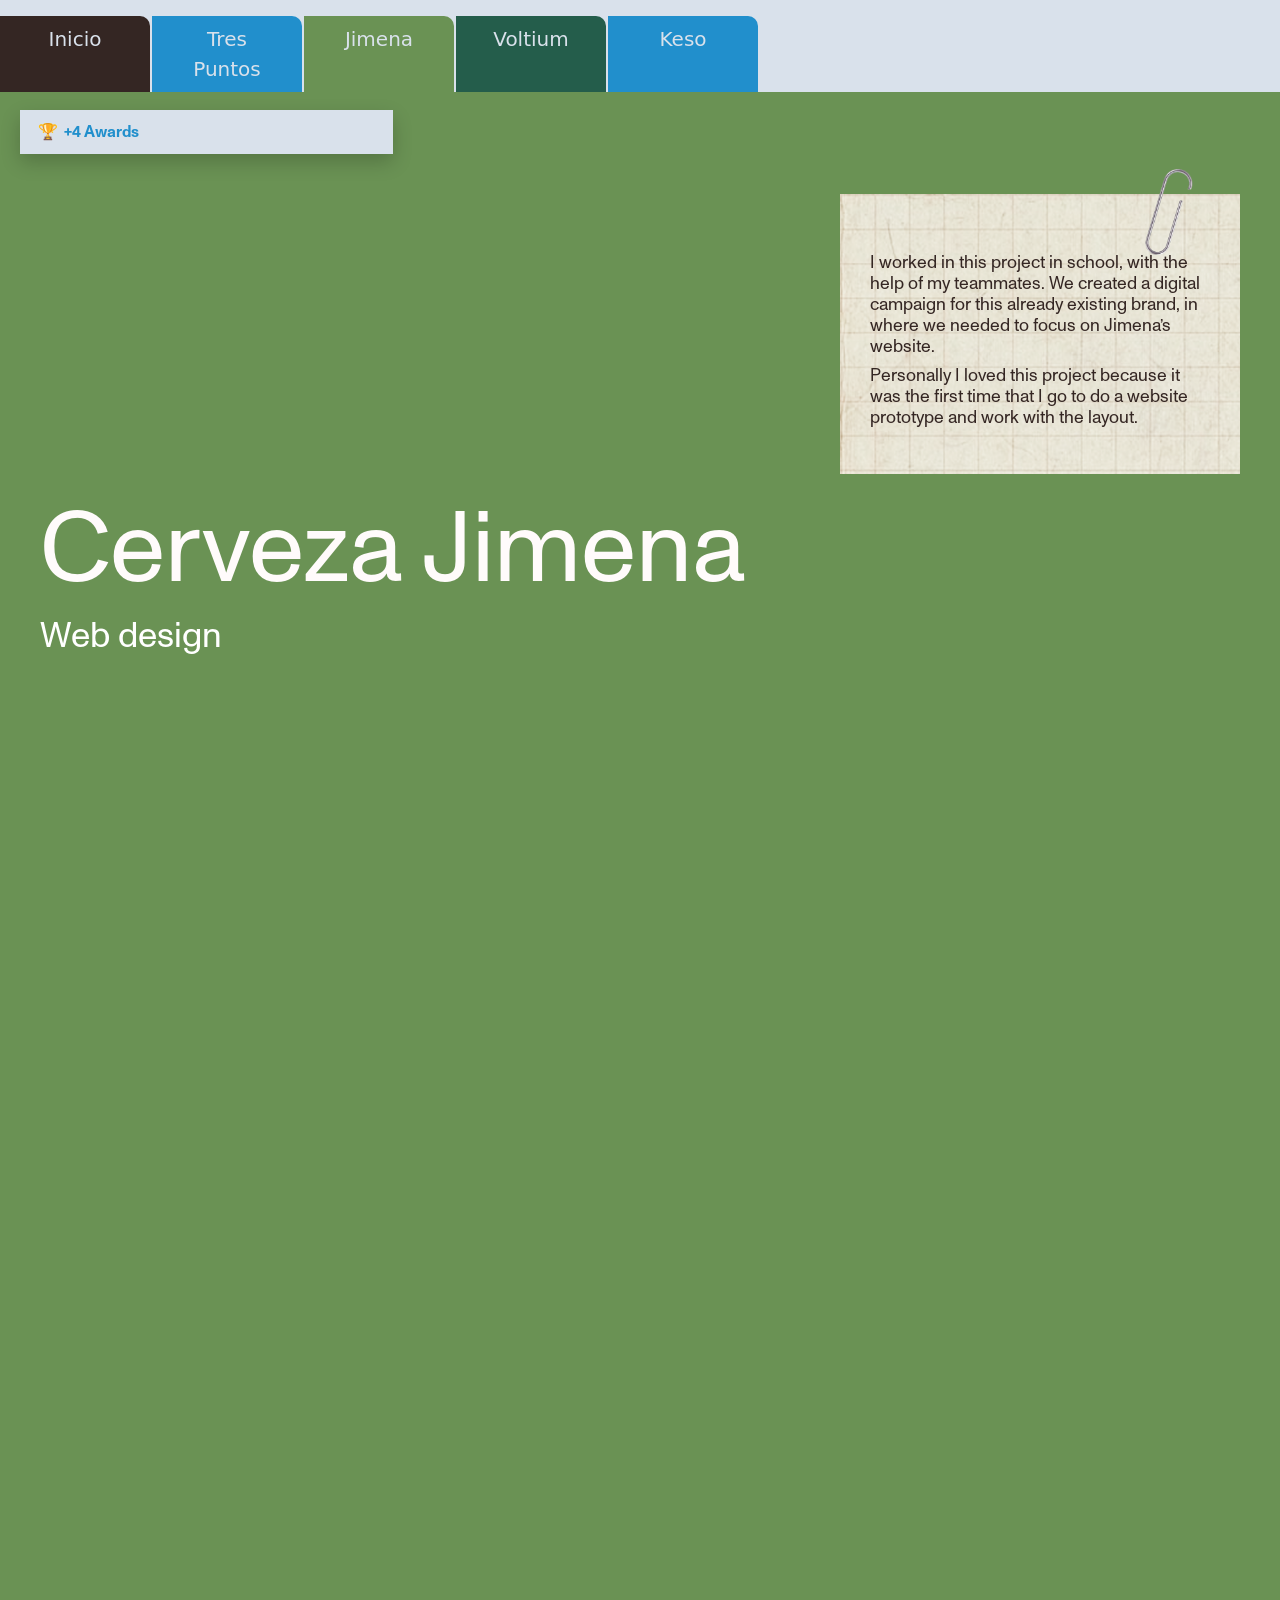
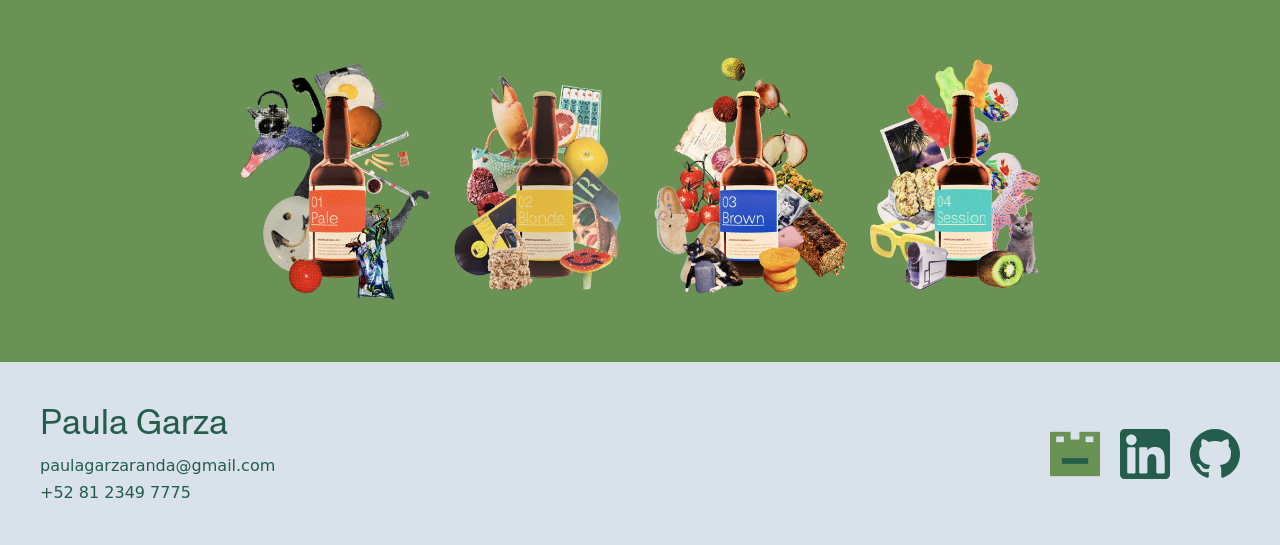
==== jimena.html @ cac12b94 "hice todo el codigo" ====
<!DOCTYPE html>
<html lang="en">
<head>
  <meta charset="UTF-8">
  <meta name="viewport" content="width=device-width, initial-scale=1.0">
  <link rel="stylesheet" href="style.css">
  <link href="https://cdn.jsdelivr.net/npm/bootstrap@5.3.8/dist/css/bootstrap.min.css" rel="stylesheet" integrity="sha384-sRIl4kxILFvY47J16cr9ZwB07vP4J8+LH7qKQnuqkuIAvNWLzeN8tE5YBujZqJLB" crossorigin="anonymous">
  <link rel="icon" type="image/png" href="./assets/img/frog pixel.svg">
  <title>Jimena</title>
</head>
<body id="jimena">
<nav class="browser-tabs">
  <a href="./index.html" >Inicio</a>
  <a href="./trespuntos.html">Tres Puntos</a>
  <a href="./jimena.html"class="active">Jimena</a>
  <a href="./voltium.html">Voltium</a>
  <a href="./keso.html">Keso</a>
</nav>


<div class="portada my-5">
  <div class="badgePremiosContainer">
  <div class="badgePremios" id="badgePremios">
    🏆 <span>+4 Awards</span>
  </div>

  <div class="listaPremiosDesplegable" id="listaPremiosDesplegable">
    <ul>
      <li>🥇 Premio Clap Publicidad y Marketing 2023</li>
      <li>🥇  Premio Anuaria mejor campaña de publicidad 2023</li>
      <li>🥇 Premio Nacional de Diseño mejor campaña 2023</li>
      <li>🎖️ Nominación a! Diseño</li>
    </ul>
  </div>
</div>
  <div class="columnaIzquierda">
  <h1 class="portafolioTitulo">
    Cerveza Jimena</h1>
  <h2 class="h3Titulo">Web design</h2>  
  </div>

  <div class="imgPortada">
    <div class="papelTexto">
      <p class="fs-3">I worked in this project in school, with the help of my teammates. We created a digital campaign for this already existing brand, in where we needed to focus on Jimena’s website. </p>
      <p class="fs-3">Personally I loved this project because it was the first time that I go to do a website prototype and work with the layout.</p>
    </div>
  </div>
</div>

<div class="videoContainer">
  <iframe 
    src="https://www.youtube.com/embed/cnZNNZXX4eU?autoplay=1&mute=1&loop=1&playlist=cnZNNZXX4eU" 
    title="Título del video" 
    frameborder="0" 
    allow="accelerate-motion; autoplay; encrypted-media" 
    allowfullscreen>
  </iframe>
</div>
<div class="dobleImagen">
  <img src="./assets/img/jimena/cervezas jimena .png" alt="">
</div>

<footer class="footer">
  <div class="footerIzq">
    <h4 class="h3Titulo footerNombre">Paula Garza</h4>
    <div class="footerLinks">
      <a href="mailto:paulagarzaranda@gmail.com">paulagarzaranda@gmail.com</a>
      <a href="tel:+528123497775">+52 81 2349 7775</a>
    </div>
  </div>

  <div class="footerIconos">
    <a href="./index.html" target="_blank"><img src="./assets/img/frog pixel.svg" alt="rana icon"></a>
    <a href="https://www.linkedin.com/in/paula-garza-aranda/" target="_blank"><img src="./assets/img/linkedin-logo.svg" alt="linkedin icon"></a>
    <a href="https://github.com/polabug" target="_blank"><img src="./assets/img/github-logoverde.svg" alt="github icon"></a>
  </div>
</footer>


  <script src="https://cdn.jsdelivr.net/npm/bootstrap@5.3.8/dist/js/bootstrap.bundle.min.js" integrity="sha384-FKyoEForCGlyvwx9Hj09JcYn3nv7wiPVlz7YYwJrWVcXK/BmnVDxM+D2scQbITxI" crossorigin="anonymous"></script>
  <script src="./script.js"></script>
</body>
</html>
---- style.css ----
*{
  box-sizing: border-box;
  margin: 0;
  padding: 0;
}
html {
  font-size: 62.5%;
}

h1, h2, h3, h4, h5, p{
  font-family: "ABC monument";
  line-height: 120%;
  font-weight: 400;
}



/* ==================================================
   VARIABLES DEL PROYECTO
================================================== */

:root {
    --color-brown: #342623;
    --color-ivory: #D9E1EB;
    --color-blue: #218FCC;
    --color-green: #6A9254;
    --color-darkgreen: #245D4B;
}

/* ==================================================
   TIPOGRAFIAS
================================================== */

@font-face {
  font-family: "ABC monument";
  src: url("./assets/fonts/ABCMonumentGrotesk-Regular.otf") format('opentype');
  font-weight: 400;
}
@font-face {
  font-family: "ABC monument";
  src: url("./assets/fonts/ABCMonumentGrotesk-Bold.otf") format('opentype');
  font-weight: 700;
}

/* ==================================================
   Nav bar
================================================== */

.browser-tabs {
  display: flex;
  gap: 2px;
  background-color: #D9E1EB;
  padding: 16px 24px 0 0px;

}

.browser-tabs a {
  position: relative;
  background: var(--tab-bg-inactive);
  color: var(--color-ivory);
  width: 15rem;
  text-decoration: none;
  border-bottom: none;
  border-radius: 0px 10px 0 0;
  padding: 8px 22px;
  font-size: 2rem;
  font-weight: 400;
  transition: background 0.15s ease;
  text-align: center;
}

.browser-tabs a:nth-child(1) {
  background: #342623; /* Inicio */
}

.browser-tabs a:nth-child(2) {
  background: #218FCC; /* Tres Puntos */
}

.browser-tabs a:nth-child(3) {
  background: #6A9254; /* Jimena */
}

.browser-tabs a:nth-child(4) {
  background: #245D4B; /* Voltium */
}

.browser-tabs a:nth-child(5) {
  background: #218FCC; /* Keso */
}

.browser-tabs a:hover {
  opacity: 0.6;
}

.browser-tabs a:hover {
  background: color-mix(in srgb, #342623 90%, white);
}

.browser-tabs a.active {
  z-index: 2;
}

/* ==================================================
   Index
================================================== */
#index{
  background-color: #342623;
  background-image: url(./assets/img/fondo\ textura.jpg);
  background-size: cover;
  background-blend-mode: soft-light;
}

.arriba{
  display: flex;
  justify-content: space-between; 
  align-items: flex-start;   /* antes: flex-end */
  gap: 40px;
  padding: 40px;
}

.columnaIzquierda{
  display: flex;
  flex-direction: column;
  height: 500px; 

}

.contacto{
  color: #FFFBFB;
  font-size: 2.5rem;
  padding-left: 0;
  margin-left: 0;
}
ul, li{
  list-style: none;
  margin: 0;
  padding: 0;
}

.portafolioTitulo .linea1,
.portafolioTitulo .linea2{
  display: block;
}

.portafolioTitulo{
  font-size: 10rem;
  color: #FFFBFB;
  margin-top: auto;
}

.ranaPortafolio{
  width: 7rem;
  margin: 2rem;
}



.imagenContacto{
  background: #E7E7E7;      
  padding: 3rem 3rem 5rem 3rem;
  box-shadow: 0 8px 24px rgba(0, 0, 0, 0.15);
  flex-shrink: 0; 
  margin: 9rem 9rem 3rem 9rem;
  margin-top: 2rem;
  transition: transform 0.2s ease-out;
  transform-origin: top center; /* el punto fijo desde donde "cuelga" y gira, como el péndulo */

}

.fotoGrupo {
  display: flex;
  flex-direction: column;
  align-items: center;
}

.fotoPerfil{
  width: 280px;
  height: 380px;
  object-fit: cover;   
  display: block;
}

.btnCV {
  display: block;
  width: fit-content;
  margin: 1.5rem auto 0 auto; /* centrado debajo de la foto, con espacio arriba */
  background-color: #218FCC;
  color: #D9E1EB;
  font-family: "ABC monument";
  font-size: 1.8rem;
  font-weight: 700;
  text-decoration: none;
  padding: 1rem 3rem;
  border: none;
  cursor: pointer;
  text-align: center;
}

.btnCV:hover {
  background: color-mix(in srgb, #218FCC 80%, white);
}

/* About me */

/* Flotado suave en bucle para ambos */
.ranaPortafolio,
.caraPixeleada {
  animation: flotar 3s ease-in-out infinite;
  transition: transform 0.2s ease; /* suaviza el efecto extra del hover */
}

@keyframes flotar {
  0%, 100% {
    transform: translateY(0);
  }
  50% {
    transform: translateY(-8px);
  }
}

/* Reacción extra al hover */
.ranaPortafolio:hover,
.caraPixeleada:hover {
  transform: translateY(-8px) scale(1.1) rotate(-5deg);
  animation-play-state: paused; /* pausa el flotado mientras haces hover, para que no compitan */
}

.aboutSeccion {
  background-image: url(./assets/img/hoja\ cuadriculada\ a\ la\ mitad.png);
  background-size: cover;
  color: #342623;
  padding: 40px;
}

.aboutMe {
  display: flex;
  gap: 9rem;
  justify-content: space-between;
  align-items: flex-start;
  margin-top: 4rem; /* espacio entre "About me" y la fila de abajo, como en tu diseño */
}

.h3Titulo{
  font-size: 3.5rem;
}

.aboutTitulo .h4Titulo{
  margin-top: 2rem;
}

.h4Titulo{
  font-size: 2rem;
}

strong, b {
  font-size: inherit;
}

.caraPixeleada{
  width: 20rem;
  margin-right: 5rem;
}

.parrafoAbout{
  width: 400px;
}

/* skills*/

.skills{
  color: #FFFBFB;
  padding: 40px;
}

.skillsFlex{
  display: flex;
  justify-content: center; 
  gap: 6rem;  
}

.skillsContainer{
  display: grid;
  grid-template-columns: repeat(3, 1fr); /* 3 columnas de ancho igual */
  grid-template-rows: repeat(3, 1fr);    /* 3 filas de alto igual */
  gap: 2rem;                              /* espacio entre íconos */
  aspect-ratio: 1 / 1;                    /* fuerza que el contenedor sea cuadrado */
  width: 400px;                           /* ajusta el tamaño total del cuadrado */
  margin: 0 auto; 
  padding: 1rem;                        /* centra el contenedor en la página */
  place-items: center;  
  background-color: #342623;
}

.skillsContainer img,
.fondoBlanco img {
  transition: transform 0.2s ease;
}

.skillsContainer img:hover,
.fondoBlanco img:hover {
  transform: translateY(-6px) scale(1.08);
}

.skillsContainer img {
  width: 60%;
}

.btnDesign {
  background-color: #218FCC;
  font-family: "ABC monument";
  color: #FFFBFB;
  font-size: 2rem;
  padding: 1rem 4rem;
  font-weight: 700;
  border: none;      
  cursor: pointer; 
  margin-top: 2rem;
}

.btnDev{
  background-color: #245D4B;
  font-family: "ABC monument";
  color: #FFFBFB;
  font-size: 2rem;
  padding: 1rem 4rem;
  font-weight: 700;
  border: none;      
  cursor: pointer; 
  margin-top: 2rem;
}

.btnDesign,
.btnDev {
  transition: opacity 0.2s ease;
}

.btnDesign:hover,
.btnDev:hover {
  opacity: 0.75;
}

@keyframes temblar {
  0%   { transform: translateY(0) scale(1); }
  15%  { transform: translateY(-14px) scale(1.05); }
  30%  { transform: translateY(0) scale(0.95); }
  45%  { transform: translateY(-8px) scale(1.03); }
  60%  { transform: translateY(0) scale(0.97); }
  75%  { transform: translateY(-4px) scale(1.01); }
  90%  { transform: translateY(0) scale(1); }
  100% { transform: translateY(0) scale(1); }
}

.temblar {
  animation: temblar 0.4s ease;
}

.skillsGrupo {
  display: flex;
  flex-direction: column;
  align-items: center; /* centra el botón horizontalmente bajo el cuadro */
  gap: 1rem;            
}

.skillsDev {
  grid-template-rows: repeat(2, 1fr); /* 2 filas para el grupo de 6 íconos */
}

/* PREMIOS */
.premios{
  color: #FFFBFB;
  padding: 40px;
}

.premiosFlex{
  margin-top: 5rem;
  display: flex;
  justify-content: center; /* centra los 3 bloques como grupo en la página */
  gap: 5rem;
  text-align: center;
}

.premioLink {
  display: block;
  text-decoration: none;
  color: inherit; /* evita que el <a> ponga el texto azul/subrayado por defecto */
  cursor: pointer;
  transition: background-color 0.2s ease, transform 0.2s ease;
}

.premioLink:hover {
  background-color: #6A9254; /* ajusta al color que quieras que tome en hover */
  transform: translateY(-4px); /* opcional: se levanta un poco al pasar el mouse */
}

.premioLink:hover .listaPremio {
  transform: translateY(4px); /* cancela el translateY(-4px) del padre */
}

.premioJimena,
.premioCms,
.premioUtag {
  width: 400px;       /* mismo ancho fijo para los 3, ajusta a tu gusto */
  flex-shrink: 0;      /* evita que se achiquen si no caben */
}

.imgPremio{
  background-color: #6A9254;
  padding: 2rem;
  display: flex;
  align-items: center;
  justify-content: center;
}

.fondoBlanco{
  width: 400px;
  height: 200px;
  display: flex;
  align-items: center;
  justify-content: center;
  background-color: #ffffff;
  
}

.fondoBlanco img{
  max-width: 80%;
  max-height: 80%;
  object-fit: contain;
}

.h4Premio{
  padding: 0 0 1.5rem 0;
  background-color: #6A9254;
}

.bloqueLista{
  margin-top: 1.5rem;
}


.listaPremio {
  list-style: none;
  margin: 1rem 0 0 0;
  padding: 0;
  text-align: left;
  transition: none;
}

.listaPremio li {
  padding: 0.8rem 0;
  border-bottom: 1px solid currentColor;
  word-wrap: break-word;
}


/* Languages */

.languages{
  padding: 40px;
  color: white;
}

.containerLang{
  padding: 2rem;
  position: relative;
  overflow: hidden;
  cursor: pointer;
  transition: opacity 0.2s ease;
}

.containerLang:hover {
  opacity: 0.75;
}

.containerLang::after {
  position: absolute;
  top: 50%;
  right: 2rem;
  transform: translateY(-50%) scale(0.5);
  font-size: 3rem;
  opacity: 0;
  transition: opacity 0.25s ease, transform 0.25s ease;
  pointer-events: none; /* evita que el emoji interfiera con clics */
}

.containerLang:hover::after {
  opacity: 1;
  transform: translateY(-50%) scale(1);
}

.containerS::after {
  content: "🇲🇽"; /* Spanish -> México */
}

.containerE::after {
  content: "🇺🇸"; /* English -> EUA */
}

.containerF::after {
  content: "🇫🇷"; /* French -> Francia */
}

.containerI::after {
  content: "🇮🇹"; /* Italian -> Italia */
}

.containerS{
  background-color: #245D4B;
}
.containerE{
  background-color: #D9E1EB;
  color: #218FCC;
}
.containerF{
  background-color: #218FCC;
}
.containerI{
  background-color: #6A9254;
}

.confetti-bandera {
  position: fixed;
  top: -50px;
  z-index: 9999;
  pointer-events: none; /* para que no bloqueen clics mientras caen */
  animation-name: caerConfetti;
  animation-timing-function: ease-in;
  animation-fill-mode: forwards;
}

@keyframes caerConfetti {
  0% {
    transform: translateY(0) rotate(0deg);
    opacity: 1;
  }
  100% {
    transform: translateY(110vh) rotate(360deg);
    opacity: 0.8;
  }
}


.languagesGrid {
  margin-top: 4rem;
  display: grid;
  grid-template-columns: 2fr 1fr; /* 2/3 y 1/3 del ancho total */
  gap: 1.5rem;
}

.containerS,
.containerE {
  grid-column: 1 / -1; /* ocupa desde la primera hasta la última columna = fila completa */
}

.containerF {
  grid-column: 1; /* usa la columna de 2fr = 2/3 */
}

.containerI {
  grid-column: 2; 
}

/* ==================================================
   Footer
================================================== */

.footer {
  background-color: #D9E1EB;
  color: #245D4B;
  padding: 40px;
  display: flex;
  justify-content: space-between;
  align-items: center;
}

.footerIzq {
  display: flex;
  flex-direction: column;
  gap: 0.5rem;
}

.footerNombre {
  margin-bottom: 0.5rem;
}

.footerLinks {
  display: flex;
  flex-direction: column;
  gap: 0.3rem;
}

.footerLinks a {
  color: #245D4B;
  text-decoration: none;
  font-size: 1.6rem;
}

.footerLinks a:hover {
  text-decoration: underline;
}

.footerIconos {
  display: flex;
  gap: 2rem;
  align-items: center;
}

.footerIconos img {
  width: 5rem;
  height: 5rem;
}

/* Media queries */
@media (max-width: 768px) {

  /* Nav bar: de fila horizontal a columna, o que se pueda scrollear */
  .browser-tabs {
    overflow-x: auto; /* permite scroll horizontal si no caben */
  }
  .browser-tabs a {
    width: auto; /* en vez de 15rem fijo */
    padding: 8px 14px;
  }

  /* Hero: de lado a lado, a apilado */
  .arriba {
    flex-direction: column;
    align-items: center;
  }
  .portafolioTitulo {
    font-size: 5rem; /* baja de 10rem */
    text-align: center;
  }
  .columnaIzquierda {
    height: auto; /* quita el alto fijo */
    align-items: center;
    text-align: center;
  }

  /* About: de lado a lado, a apilado */
  .aboutMe {
    flex-direction: column;
    gap: 3rem;
  }
  .parrafoAbout {
    width: 100%; /* en vez de 400px fijo */
  }

  /* Skills: los dos grupos apilados en vez de lado a lado */
  .skillsFlex {
    flex-direction: column;
    align-items: center;
    gap: 3rem;
  }

  /* Premios: apilados */
  .premiosFlex {
    margin-top: 5rem;
    display: flex;
    flex-wrap: wrap;      /* <- esto es lo que falta */
    justify-content: center;
    gap: 5rem;
    text-align: center;
  }

  /* Languages: una sola columna en vez de 2/3 - 1/3 */
  .languageGrid {
    grid-template-columns: 1fr;
  }
  .containerF,
  .containerI {
    grid-column: 1; /* ambos ocupan la única columna */
  }

  /* Footer: apilado en vez de lado a lado */
  .footer {
    flex-direction: column;
    gap: 2rem;
    text-align: center;
  }
  .footerIzq {
    align-items: center;
  }
}

/* ==================================================
  Tres puntos
================================================== */
#trespuntos{
  background-color: #218FCC;
}

.portada {
  padding: 40px;
  min-height: 90vh;
  display: flex;
  justify-content: space-between;
  align-items: flex-start;
  color: white;
}

.imgPortada {
  background-image: url('./assets/img/papel con clip.png');
  background-size: contain;
  background-repeat: no-repeat;
  background-position: top center;
  width: 400px;
  height: 450px; /* ajusta según la proporción real de tu imagen */
  padding: 9rem 3rem 3rem 3rem; 
}

.papelTexto {
  font-size: 1.3rem;
  line-height: 1.5;
  color: #342623;
}

.papelTexto p {
  margin-bottom: 0.8rem;
}

/* imagenes de los proyetcos */
.galeriaDestacada {
  margin: 4rem auto;   /* antes: margin: 4rem 0; */
  max-width: 700px;    /* mismo ancho que tu .imagenPrincipal, para que el contenedor no sea más ancho que la pantalla completa */
  display: flex;
  flex-direction: column;
  align-items: center;
}

.imagenPrincipal {
  width: 100%;
  max-width: 700px;
  border-radius: 6px;
  margin-bottom: 1.5rem;
  display: block;
  max-height: 600px;   /* limita qué tan alta puede ser */
  object-fit: contain;
}

.miniaturas {
  display: flex;
  gap: 1rem;
}

.miniaturas img {
  width: 80px;
  height: 80px;
  object-fit: cover;
  border-radius: 4px;
  cursor: pointer;
  opacity: 0.6;
  transition: opacity 0.2s ease;
}

.miniaturas img.activa,
.miniaturas img:hover {
  opacity: 1;
}

.websGrande {
  display: flex;
  flex-direction: column;
  gap: 3rem;
  margin: 4rem 0;
  align-items: center;
}

.webLink {
  display: block;
  max-width: 1200px; 
  overflow: hidden;
  border-radius: 6px;
  box-shadow: 0 12px 30px rgba(0,0,0,0.15);
}

.webLink img {
  width: 100%; /* la imagen siempre llena su contenedor */
  display: block;
  transition: transform 0.3s ease;
}

.webLink:hover img {
  transform: scale(1.03);
}

.imgPortada {
  transition: transform 0.2s ease-out;
  transform-origin: top center;
}


/* ==================================================
  Jimena
================================================== */

#jimena{
  color: white;
  background-color: #6A9254;
}

.videoContainer {
  position: relative;
  width: 100%;
  max-width: 900px;
  aspect-ratio: 16 / 9; /* mantiene la proporción correcta del video */
  margin: 4rem auto;
  border-radius: 6px;
  overflow: hidden;
}

.videoContainer iframe {
  width: 100%;
  height: 100%;
  display: block;
}

.badgePremiosContainer {
  margin-top: 9rem;
  position: absolute;
  top: 2rem;
  left: 2rem;
  z-index: 10;
}

.badgePremios {
  background: #D9E1EB;
  color: #218FCC;
  font-family: "ABC monument";
  font-weight: 700;
  font-size: 1.6rem;
  padding: 1rem 1.8rem;
  box-shadow: 0 8px 20px rgba(0,0,0,0.2);
  display: flex;
  align-items: center;
  gap: 0.6rem;
  cursor: pointer;
  animation: popIn 0.5s ease-out;
}

@keyframes popIn {
  0%   { transform: scale(0) rotate(-15deg); opacity: 0; }
  70%  { transform: scale(1.1) rotate(5deg); }
  100% { transform: scale(1) rotate(0deg); opacity: 1; }
}

/* Reutilizamos la animación de "agitar" que ya construimos antes */
.badgePremios.agitando {
  animation: agitar 0.5s ease;
}

@keyframes agitar {
  0%   { transform: translate(0, 0) rotate(0deg); }
  10%  { transform: translate(-6px, -3px) rotate(-8deg); }
  20%  { transform: translate(6px, 3px) rotate(8deg); }
  30%  { transform: translate(-6px, 3px) rotate(-6deg); }
  40%  { transform: translate(6px, -3px) rotate(6deg); }
  50%  { transform: translate(-5px, 2px) rotate(-5deg); }
  60%  { transform: translate(5px, -2px) rotate(5deg); }
  70%  { transform: translate(-3px, 2px) rotate(-3deg); }
  80%  { transform: translate(3px, -2px) rotate(3deg); }
  90%  { transform: translate(-1px, 1px) rotate(-1deg); }
  100% { transform: translate(0, 0) rotate(0deg); }
}

.listaPremiosDesplegable {
  max-height: 0;
  overflow: hidden;
  background: #D9E1EB;
  border-radius: 12px;
  margin-top: 0.5rem;
  box-shadow: 0 8px 20px rgba(0,0,0,0.2);
  transition: max-height 0.35s ease, padding 0.35s ease;
}

.listaPremiosDesplegable.abierto {
  max-height: 300px; /* suficiente para que quepan los premios, ajusta si agregas más */
  padding: 0.5rem 0;
}

.listaPremiosDesplegable ul {
  list-style: none;
  margin: 0;
  padding: 0;
}

.listaPremiosDesplegable li {
  color: #342623;
  font-family: "ABC monument";
  font-size: 1.4rem;
  padding: 0.8rem 1.8rem;
  border-bottom: 1px solid rgba(52, 38, 35, 0.15);
}

.listaPremiosDesplegable li:last-child {
  border-bottom: none;
}

.dobleImagen {
  max-width: 1000px;
  margin: 6rem auto;
  display: flex;
  align-items: center;
  justify-content: center; /* esto centra la imagen dentro del contenedor */
}

.dobleImagen img {
  width: 80%;
  object-fit: cover;
  border-radius: 6px;
  display: block; /* antes: flex — una imagen no necesita ser flex */
  transition: transform 0.3s ease;
}

.dobleImagen img:hover {
  transform: scale(1.03);
}

/* ==================================================
  voltium
================================================== */

#voltium{
  background-color: #245D4B;
  color: white;
}

.videoContainer {
  position: relative;
  width: 100%;
  max-width: 1000px;
  aspect-ratio: 16 / 9;
  margin: 2rem auto;
  border-radius: 6px;
  overflow: hidden;
}

.videoContainer iframe {
  width: 100%;
  height: 100%;
  display: block;
}

.gitVoltium{
  padding: 40px;
}

.linkGit {
  display: block;
  width: fit-content;
  margin: 0 auto 2rem auto; /* centrado debajo del video, con espacio arriba */
  background-color: #218FCC;
  color: #D9E1EB;
  font-family: "ABC monument";
  font-size: 1.8rem;
  font-weight: 700;
  text-decoration: none;
  padding: 1rem 3rem;
  border: none;
  cursor: pointer;
  text-align: center;
  transition: opacity 0.2s ease;
}

.linkGit:hover {
  opacity: 0.75;
}

/* ==================================================
 keso
================================================== */

#keso{
  color: #ffffff;
  background-color: #218FCC;
}
.imgAvance {
  width: 100%;
  max-width: 700px;
  border-radius: 50px;
  margin: 6rem auto;
  display: block;
  max-height: 600px;
  object-fit: contain;
  transition: transform 0.3s ease;
}

.imgAvance:hover {
  transform: scale(1.03);
}
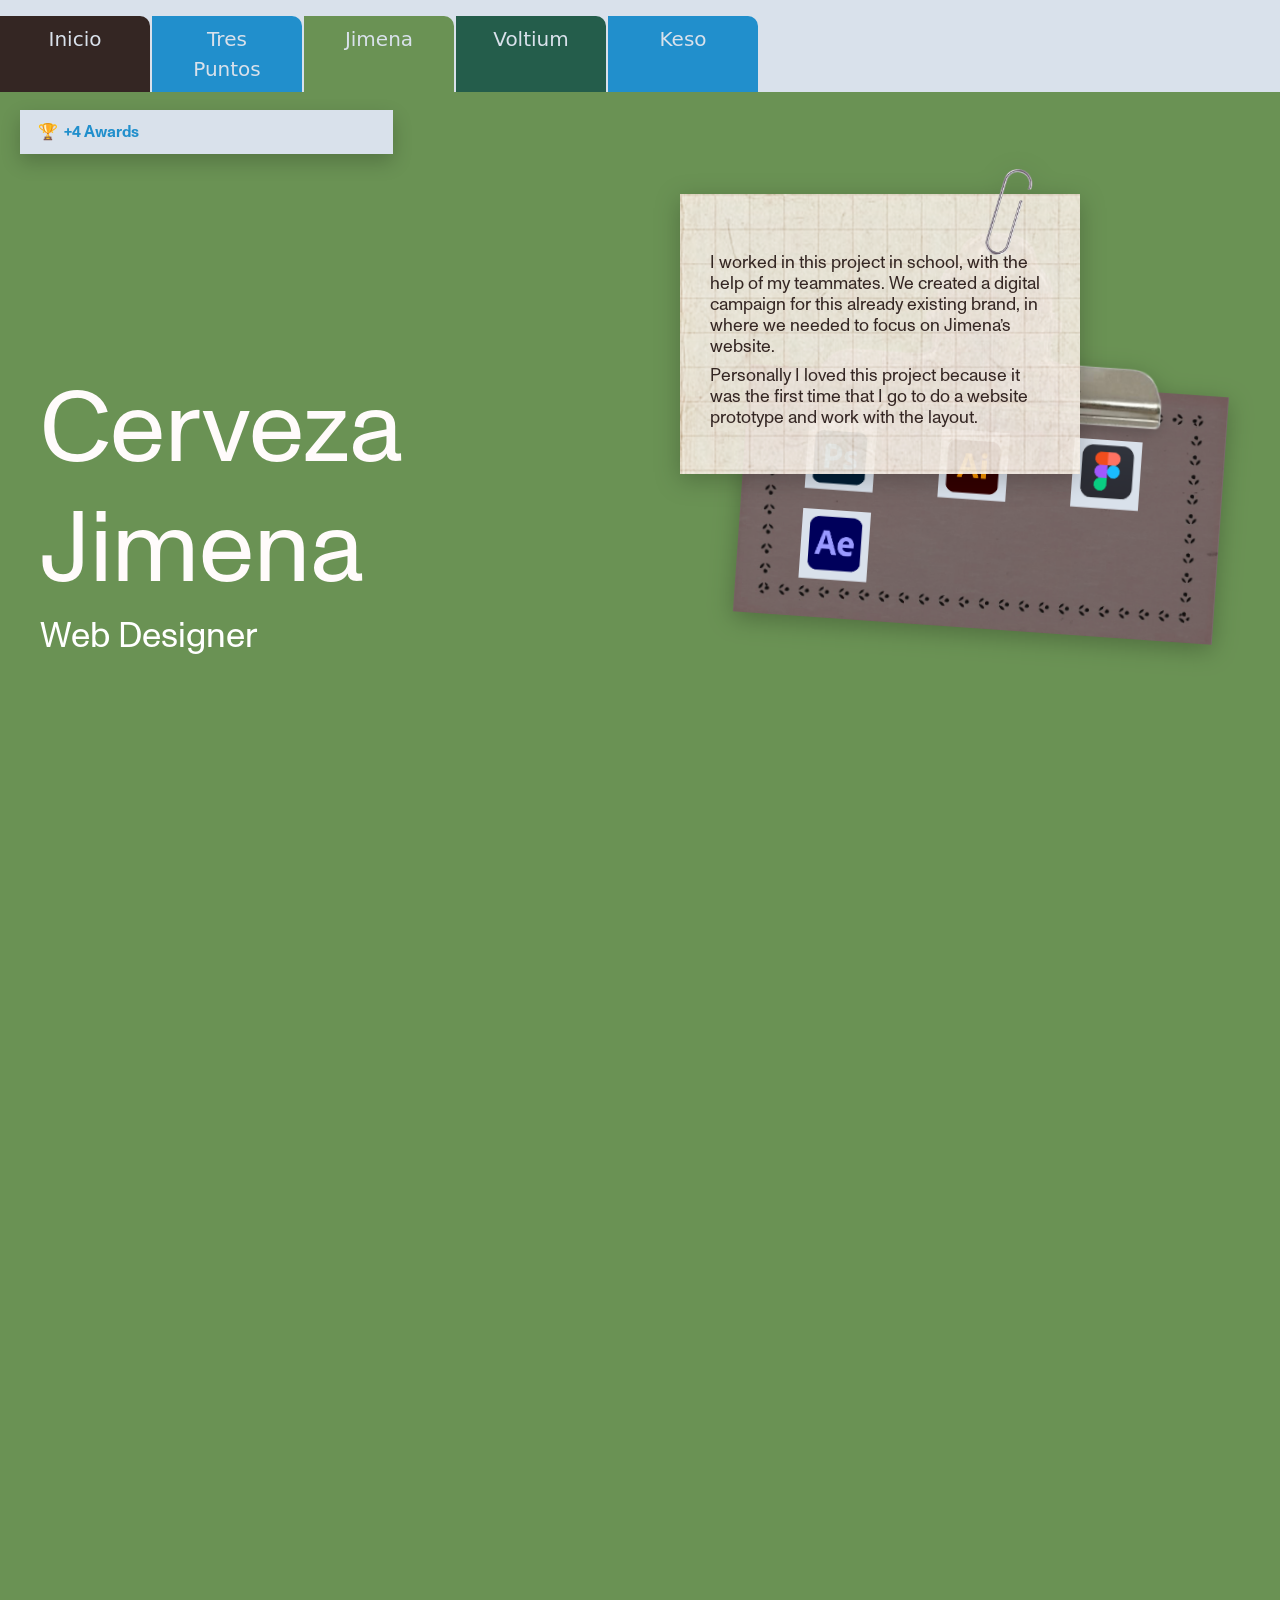
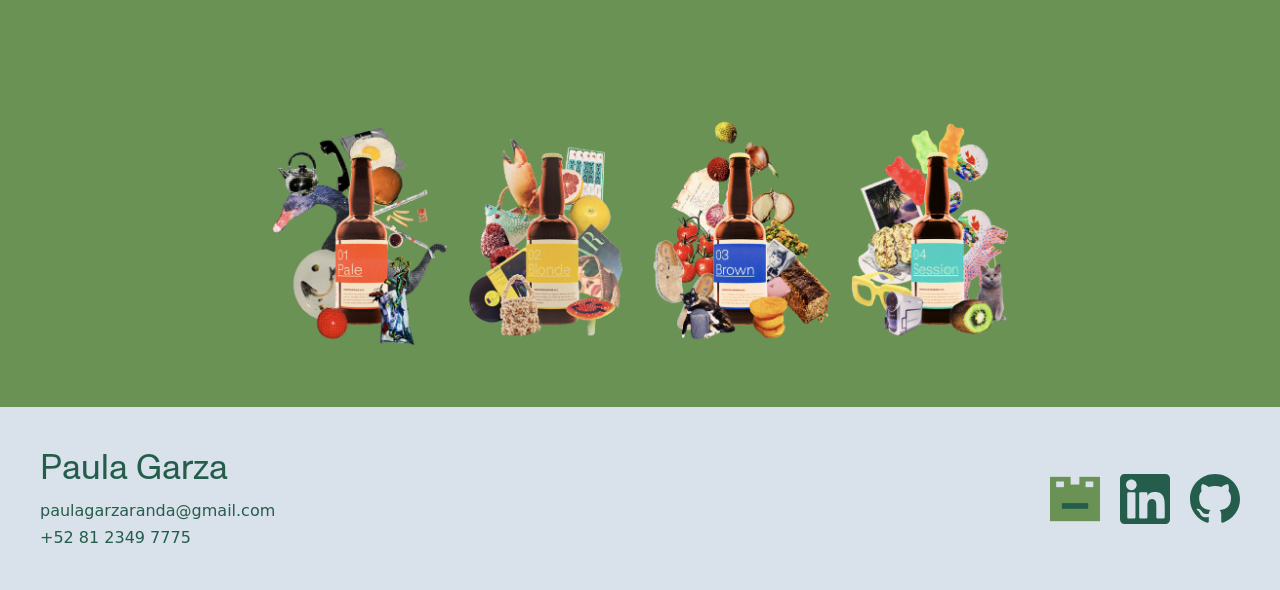
==== commit 70795512: "agregue las herramientas que use en cada proyecto" ====
--- a/jimena.html
+++ b/jimena.html
@@ -17,7 +17,47 @@
   <a href="./keso.html">Keso</a>
 </nav>
 
+<div class="portada my-5">
+  <div class="badgePremiosContainer">
+  <div class="badgePremios" id="badgePremios">
+    🏆 <span>+4 Awards</span>
+  </div>
 
+  <div class="listaPremiosDesplegable" id="listaPremiosDesplegable">
+    <ul>
+      <li>🥇 Premio Clap Publicidad y Marketing 2023</li>
+      <li>🥇  Premio Anuaria mejor campaña de publicidad 2023</li>
+      <li>🥇 Premio Nacional de Diseño mejor campaña 2023</li>
+      <li>🎖️ Nominación a! Diseño</li>
+    </ul>
+  </div>
+</div>
+  <div class="columnaIzquierda">
+    <h1 class="portafolioTitulo">Cerveza Jimena</h1>
+    <h2 class="h3Titulo">Web Designer</h2>
+  </div>
+
+  <div class="pilaPapeles">
+    <div class="toolsTres">
+      <div class="toolsContainer">
+        <img src="./assets/img/photoshop-icon.png" alt="photoshop icon">
+        <img src="./assets/img/illustrator-icon.png" alt="illustrator icon">
+        <img src="./assets/img/figma-icon.png" alt="figma icon">
+        <img src="./assets/img/after-icon.png" alt="after icon">
+      </div>
+    </div>
+
+    <div class="imgPortada al-frente">
+      <div class="papelTexto">
+        <p class="fs-3">I worked in this project in school, with the help of my teammates. We created a digital campaign for this already existing brand, in where we needed to focus on Jimena’s website. </p>
+        <p class="fs-3">Personally I loved this project because it was the first time that I go to do a website prototype and work with the layout.</p>
+      </div>
+    </div>
+  </div>
+</div>
+
+
+<!-- 
 <div class="portada my-5">
   <div class="badgePremiosContainer">
   <div class="badgePremios" id="badgePremios">
@@ -45,7 +85,7 @@
       <p class="fs-3">Personally I loved this project because it was the first time that I go to do a website prototype and work with the layout.</p>
     </div>
   </div>
-</div>
+</div> -->
 
 <div class="videoContainer">
   <iframe 
@@ -70,9 +110,9 @@
   </div>
 
   <div class="footerIconos">
-    <a href="./index.html" target="_blank"><img src="./assets/img/frog pixel.svg" alt="rana icon"></a>
+    <a href="./index.html" ><img src="./assets/img/frog pixel.svg" alt="rana icon"></a>
     <a href="https://www.linkedin.com/in/paula-garza-aranda/" target="_blank"><img src="./assets/img/linkedin-logo.svg" alt="linkedin icon"></a>
-    <a href="https://github.com/polabug" target="_blank"><img src="./assets/img/github-logoverde.svg" alt="github icon"></a>
+    <a href="https://github.com/polabug" ><img src="./assets/img/github-logoverde.svg" alt="github icon"></a>
   </div>
 </footer>
 
--- a/style.css
+++ b/style.css
@@ -13,6 +13,9 @@
   font-weight: 400;
 }
 
+body{
+  overflow-x: clip;
+}
 
 
 /* ==================================================
@@ -179,6 +182,10 @@
   height: 380px;
   object-fit: cover;   
   display: block;
+}
+
+.link{
+  color: white;
 }
 
 .btnCV {
@@ -362,9 +369,6 @@
   gap: 1rem;            
 }
 
-.skillsDev {
-  grid-template-rows: repeat(2, 1fr); /* 2 filas para el grupo de 6 íconos */
-}
 
 /* PREMIOS */
 .premios{
@@ -571,12 +575,16 @@
   display: flex;
   justify-content: space-between;
   align-items: center;
+  flex-wrap: wrap;
+  gap: 2rem;
+  width: 100%;
 }
 
 .footerIzq {
   display: flex;
   flex-direction: column;
   gap: 0.5rem;
+  min-width: 0;
 }
 
 .footerNombre {
@@ -593,6 +601,7 @@
   color: #245D4B;
   text-decoration: none;
   font-size: 1.6rem;
+  overflow-wrap: anywhere;
 }
 
 .footerLinks a:hover {
@@ -631,6 +640,7 @@
     font-size: 5rem; /* baja de 10rem */
     text-align: center;
   }
+
   .columnaIzquierda {
     height: auto; /* quita el alto fijo */
     align-items: center;
@@ -699,15 +709,109 @@
   color: white;
 }
 
+
+.toolsContainer{
+  display: grid;
+  grid-template-columns: repeat(3, 1fr); /* 3 columnas de ancho igual */
+  grid-template-rows: repeat(2, 1fr);   /* 3 filas de alto igual */
+  gap: 2rem;                              /* espacio entre íconos */                  /* fuerza que el contenedor sea cuadrado */
+  width: 400px;                           /* ajusta el tamaño total del cuadrado */
+  padding: 1rem;                        /* centra el contenedor en la página */
+  place-items: center; 
+  margin-top: 10rem; 
+
+}
+
+
+.toolsContainer img {
+  width: 60%;
+}
+
+#tituloBlanco{
+  color: white;
+  text-align: center;    /* centrado respecto al cuadro de íconos */
+  margin: 2rem 0 0 0;
+  top: 2rem;
+  left: 2rem;
+  z-index: 10;
+  
+
+}
+
+.pilaPapeles {
+  position: relative;
+  width: 560px;     /* 400 de la hoja del frente + 160 que se asoman */
+  height: 800px;
+  flex-shrink: 0;
+}
+
+.imgPortada,
+.toolsTres, .toolsDos  {
+  position: absolute;
+  z-index: 1;
+  cursor: pointer;
+  filter: drop-shadow(0 6px 12px rgba(0, 0, 0, 0.25));
+  transition: translate 0.25s ease, transform 0.2s ease-out;
+}
+
+.imgPortada.al-frente,
+.toolsTres.al-frente, .toolsDos.al-frente {
+  z-index: 3;
+  cursor: default;
+}
+
 .imgPortada {
   background-image: url('./assets/img/papel con clip.png');
   background-size: contain;
   background-repeat: no-repeat;
   background-position: top center;
   width: 400px;
-  height: 450px; /* ajusta según la proporción real de tu imagen */
-  padding: 9rem 3rem 3rem 3rem; 
-}
+  height: 450px;
+  padding: 9rem 3rem 3rem 3rem;
+  top: 0;
+  left: 0;
+  transform-origin: top center;
+}
+
+.toolsTres {
+  background-image: url('./assets/img/papel\ pinza\ cafe.png');
+  background-size: contain;
+  background-repeat: no-repeat;
+  background-position: top center;
+  width: 480px;
+  height: 400px;
+  padding: 9rem 3rem 3rem 3rem;
+  margin: 0;          /* antes: 2rem */
+  top: 70px;          /* qué tan abajo asoma */
+  left: 80px;         /* qué tan a la derecha asoma */
+  transform: rotate(4deg);
+  transform-origin: top center;
+}
+
+.toolsDos {
+  background-image: url('./assets/img/xl\ pinza\ papel.png');
+  background-size: contain;
+  background-repeat: no-repeat;
+  background-position: top center;
+  width: 480px;
+  height: 1000px;
+  padding: 10rem 3rem 3rem 3rem;
+  margin: 0;          /* antes: 2rem */
+  top: 10px;          /* qué tan abajo asoma */
+  left: 80px;         /* qué tan a la derecha asoma */
+  transform: rotate(4deg);
+  transform-origin: top center;
+  aspect-ratio: 1089 / 1038;    /* cámbialo por el ancho/alto reales de tu imagen */
+  background-size: 100% 50%;
+ 
+}
+
+
+
+
+
+
+
 
 .papelTexto {
   font-size: 1.3rem;
@@ -740,7 +844,10 @@
 
 .miniaturas {
   display: flex;
+  flex-wrap: wrap;
+  justify-content: center;
   gap: 1rem;
+  max-width: 100%;
 }
 
 .miniaturas img {
@@ -767,15 +874,17 @@
 }
 
 .webLink {
+  position: relative; /* ancla el overlay a este bloque */
   display: block;
-  max-width: 1200px; 
+  max-width: 1200px;
   overflow: hidden;
   border-radius: 6px;
   box-shadow: 0 12px 30px rgba(0,0,0,0.15);
+  width: 100%;
 }
 
 .webLink img {
-  width: 100%; /* la imagen siempre llena su contenedor */
+  width: 100%;
   display: block;
   transition: transform 0.3s ease;
 }
@@ -784,10 +893,93 @@
   transform: scale(1.03);
 }
 
-.imgPortada {
-  transition: transform 0.2s ease-out;
-  transform-origin: top center;
-}
+.webOverlay {
+  position: absolute;
+  inset: 0; /* cubre toda la imagen */
+  background: rgba(0, 0, 0, 0.65);
+  color: #FFFBFB;
+  display: flex;
+  flex-direction: column;
+  justify-content: center;
+  align-items: center;
+  text-align: center;
+  padding: 3rem;
+  opacity: 0;
+  transition: opacity 0.3s ease;
+}
+
+.webLink:hover .webOverlay {
+  opacity: 1;
+}
+
+.webOverlay p {
+  font-size: 1.8rem;
+  max-width: 600px;
+  margin: 1rem 0 2rem 0;
+}
+
+.webOverlayCta {
+  font-family: "ABC monument";
+  font-weight: 700;
+  font-size: 1.8rem;
+  background-color: #218FCC;
+  color: #D9E1EB;
+  padding: 1rem 3rem;
+  transition: background-color 0.2s ease;
+}
+
+
+.webLink:hover .webOverlayCta:hover {
+  background-color: #1c78aa
+}
+
+.postWrap {
+  position: relative;
+  width: fit-content;   /* el contenedor mide lo mismo que la imagen */
+  max-width: 100%;
+  overflow: hidden;
+  border-radius: 6px;
+  margin-bottom: 1.5rem;
+}
+
+.postWrap .imagenPrincipal {
+  width: auto;
+  max-width: 100%;
+  max-height: 600px;
+  margin: 0;
+  display: block;
+  transition: transform 0.3s ease;
+}
+
+.postWrap:hover .imagenPrincipal {
+  transform: scale(1.03);
+}
+
+.postOverlay {
+  position: absolute;
+  inset: 0;
+  background: rgba(0, 0, 0, 0.65);
+  color: #FFFBFB;
+  display: flex;
+  flex-direction: column;
+  justify-content: center;
+  align-items: center;
+  text-align: center;
+  padding: 3rem;
+  opacity: 0;
+  transition: opacity 0.3s ease;
+}
+
+.postWrap:hover .postOverlay {
+  opacity: 1;
+}
+
+.postOverlay p {
+  font-size: 1.8rem;
+  max-width: 500px;
+  margin-top: 1rem;
+}
+
 
 
 /* ==================================================
@@ -987,4 +1179,170 @@
 
 .imgAvance:hover {
   transform: scale(1.03);
+}
+
+.websGrande,
+.galeriaDestacada,
+.dobleImagen {
+  padding: 0 4rem;
+}
+
+/* el video y la imagen de Keso tienen width: 100%, así que se les resta el margen */
+.videoContainer,
+.imgAvance {
+  width: calc(100% - 8rem);
+}
+
+@media (max-width: 768px) {
+  .portada {
+    flex-direction: column;
+    align-items: center;
+  }
+
+
+  .badgePremiosContainer {
+    position: static;
+    margin: 2.5rem auto 1.5rem auto;
+    display: flex;
+    justify-content: center;
+  }
+  .websGrande,
+  .galeriaDestacada,
+  .dobleImagen {
+    padding: 0 2rem;
+  }
+
+  .videoContainer,
+  .imgAvance {
+    width: calc(100% - 4rem);
+  }
+
+  .websGrande {
+    gap: 5rem;
+    margin: 6rem 0;
+  }
+
+  /* separación en la galería de posts */
+  .galeriaDestacada {
+    margin: 6rem auto;
+  }
+
+  .imagenPrincipal {
+    margin-bottom: 3rem;  /* espacio entre la imagen grande y las miniaturas */
+  }
+
+  .miniaturas {
+    gap: 1.5rem;          /* espacio entre miniaturas, también en la fila de abajo cuando bajan */
+  }
+
+   .badgePremiosContainer {
+    position: static;        /* deja de flotar en la esquina */
+    margin: 2rem auto 1rem;  /* reemplaza el margin-top de 9rem y centra */
+    width: fit-content;      /* mide solo lo que mide el badge */
+    display: flex;
+    flex-direction: column;
+    align-items: center;     /* centra el badge y la lista desplegable */
+  }
+
+  .listaPremiosDesplegable {
+    width: 100%;
+  }
+
+  .toolsContainer {
+  width: 100%;
+  max-width: 400px;
+}
+
+
+}
+
+
+
+@media (max-width: 1100px) {
+  .portada {
+    flex-direction: column;
+    align-items: center;
+    gap: 3rem;
+  }
+
+  .pilaPapeles {
+    width: 100%;
+    max-width: 480px;
+    height: 540px;
+    margin: 0 auto;      /* centrada */
+  }
+
+  .imgPortada {
+    width: calc(100% - 4rem);
+  }
+
+  .toolsTres {
+    left: 4rem;
+    width: calc(100% - 4rem);
+  }
+
+  .toolsDos {
+    left: 4rem;
+    width: calc(100% - 4rem);
+  }
+
+
+
+
+  .portada .columnaIzquierda {
+    height: auto;          /* quita los 500px fijos */
+    align-items: center;
+    text-align: center;
+  }
+
+  .portada .portafolioTitulo {
+    font-size: clamp(4rem, 9vw, 7rem); /* se achica solo con el ancho de la pantalla */
+  }
+
+  .imgPortada {
+    width: 100%;
+    max-width: 400px;
+  }
+
+   .badgePremiosContainer {
+    position: static;        /* deja de flotar en la esquina */
+    margin: 2rem auto 1rem;  /* reemplaza el margin-top de 9rem y centra */
+    width: fit-content;      /* mide solo lo que mide el badge */
+    display: flex;
+    flex-direction: column;
+    align-items: center;     /* centra el badge y la lista desplegable */
+  }
+
+  .listaPremiosDesplegable {
+    width: 100%;
+  }
+
+
+  .toolsContainer {
+    width: 100%;
+  }
+}
+
+
+@media (hover: none) {
+  .webOverlay {
+    position: static;     /* el resumen queda debajo de la imagen */
+    opacity: 1;
+    background: #342623;
+    padding: 2rem;
+  }
+
+  .webOverlay p {
+    font-size: 1.4rem;
+  }
+
+  .postOverlay {
+    position: static;
+    opacity: 1;
+    padding: 2rem;
+    background:#245D4B ;
+  }
+  .postOverlay p {
+    font-size: 1.4rem;
+  }
 }
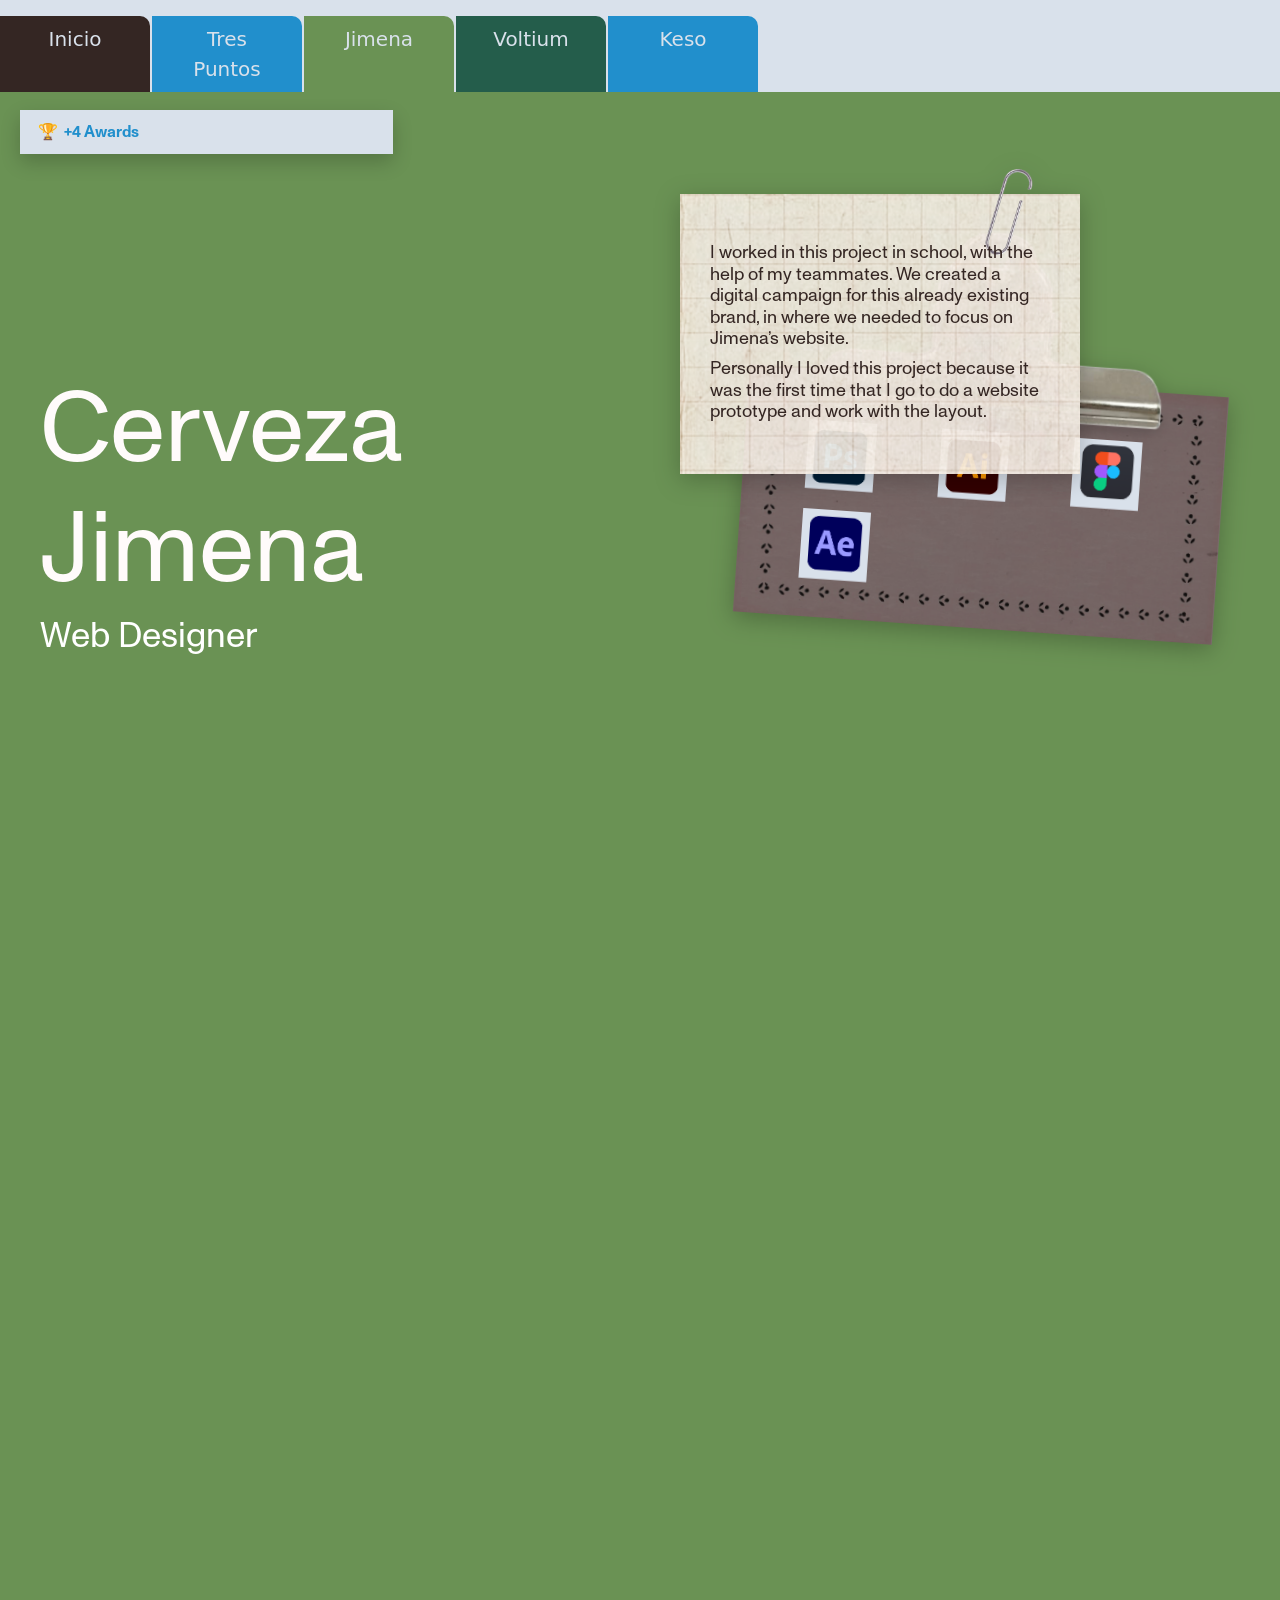
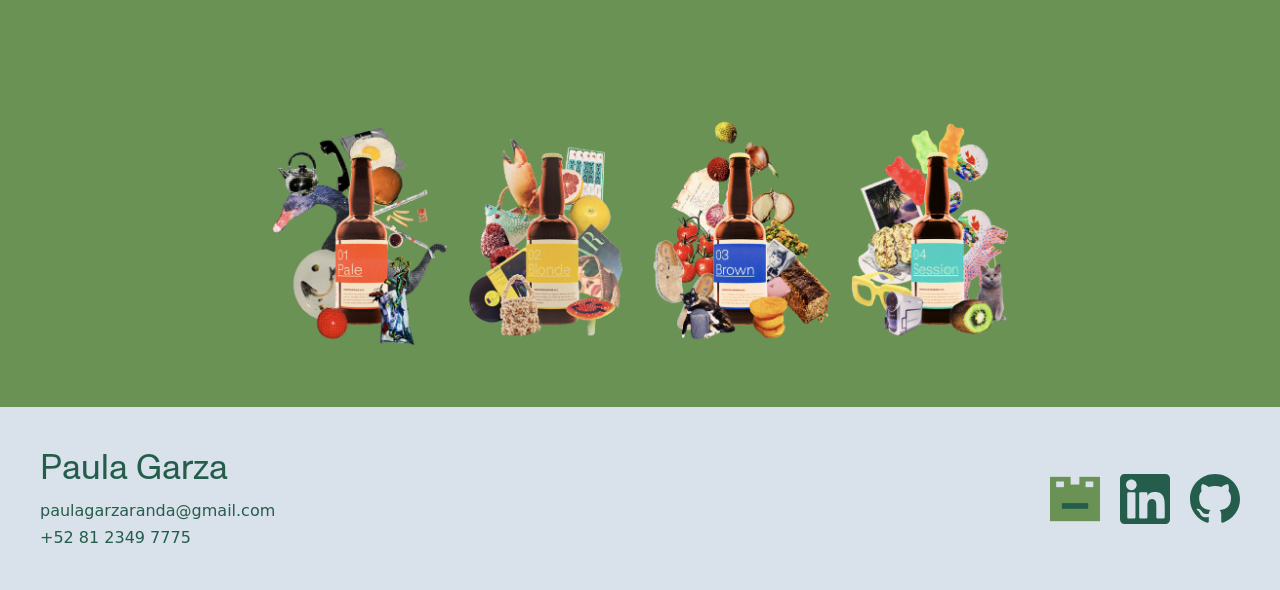
==== commit d7326594: "ahhh coregi responsive de los iconos" ====
--- a/jimena.html
+++ b/jimena.html
@@ -49,8 +49,8 @@
 
     <div class="imgPortada al-frente">
       <div class="papelTexto">
-        <p class="fs-3">I worked in this project in school, with the help of my teammates. We created a digital campaign for this already existing brand, in where we needed to focus on Jimena’s website. </p>
-        <p class="fs-3">Personally I loved this project because it was the first time that I go to do a website prototype and work with the layout.</p>
+        <p>I worked in this project in school, with the help of my teammates. We created a digital campaign for this already existing brand, in where we needed to focus on Jimena’s website. </p>
+        <p>Personally I loved this project because it was the first time that I go to do a website prototype and work with the layout.</p>
       </div>
     </div>
   </div>
--- a/style.css
+++ b/style.css
@@ -722,9 +722,26 @@
 
 }
 
+.toolsContainerXl{
+  display: grid;
+  grid-template-columns: repeat(3, 1fr); /* 3 columnas de ancho igual */
+  grid-template-rows: repeat(2, 1fr);   /* 3 filas de alto igual */
+  gap: 2rem;                              /* espacio entre íconos */                  /* fuerza que el contenedor sea cuadrado */
+  width: 400px;                           /* ajusta el tamaño total del cuadrado */
+  padding: 1rem;                        /* centra el contenedor en la página */
+  place-items: center; 
+  margin-top: 19rem; 
+}
+
+
 
 .toolsContainer img {
   width: 60%;
+}
+
+.toolsContainerXl img{
+  width: 60%;
+
 }
 
 #tituloBlanco{
@@ -746,7 +763,7 @@
 }
 
 .imgPortada,
-.toolsTres, .toolsDos  {
+.toolsTres, .toolsDos, .toolsXl  {
   position: absolute;
   z-index: 1;
   cursor: pointer;
@@ -755,7 +772,7 @@
 }
 
 .imgPortada.al-frente,
-.toolsTres.al-frente, .toolsDos.al-frente {
+.toolsTres.al-frente, .toolsDos.al-frente, .toolsXl.al-frente {
   z-index: 3;
   cursor: default;
 }
@@ -767,7 +784,7 @@
   background-position: top center;
   width: 400px;
   height: 450px;
-  padding: 9rem 3rem 3rem 3rem;
+  padding: 8rem 3rem 3rem 3rem;
   top: 0;
   left: 0;
   transform-origin: top center;
@@ -801,15 +818,22 @@
   left: 80px;         /* qué tan a la derecha asoma */
   transform: rotate(4deg);
   transform-origin: top center;
-  aspect-ratio: 1089 / 1038;    /* cámbialo por el ancho/alto reales de tu imagen */
-  background-size: 100% 50%;
  
 }
 
-
-
-
-
+.toolsXl {
+  background-image: none;   /* la imagen pasa al ::before */
+}
+
+.toolsXl::before {
+  content: "";
+  position: absolute;
+  inset: 0;
+  z-index: -1;              /* detrás de los íconos */
+  background: url('./assets/img/xl\ pinza\ papel.png') top center / contain no-repeat;
+  transform: scale(1.3);    /* 1.3 = 30% más grande, ajústalo a ojo */
+  transform-origin: top center;
+}
 
 
 
@@ -821,6 +845,7 @@
 
 .papelTexto p {
   margin-bottom: 0.8rem;
+  font-size: 1.8rem; 
 }
 
 /* imagenes de los proyetcos */
@@ -1172,9 +1197,10 @@
   border-radius: 50px;
   margin: 6rem auto;
   display: block;
-  max-height: 600px;
+  max-height: none;
   object-fit: contain;
   transition: transform 0.3s ease;
+  height: auto;
 }
 
 .imgAvance:hover {
@@ -1193,47 +1219,80 @@
   width: calc(100% - 8rem);
 }
 
-@media (max-width: 768px) {
+.toolsXl {
+    left: 20%;       /* asoman 20% del ancho de la pila */
+    width: 70%;
+  }
+
+
+
+@media (max-width: 1100px) {
   .portada {
     flex-direction: column;
     align-items: center;
-  }
-
-
-  .badgePremiosContainer {
-    position: static;
-    margin: 2.5rem auto 1.5rem auto;
-    display: flex;
-    justify-content: center;
-  }
-  .websGrande,
-  .galeriaDestacada,
-  .dobleImagen {
-    padding: 0 2rem;
-  }
-
-  .videoContainer,
-  .imgAvance {
+    gap: 3rem;
+  }
+
+  .pilaPapeles {
+    width: 100%;
+    max-width: 480px;
+    height: 540px;
+    margin: 0 auto;      /* centrada */
+  }
+
+  
+  .toolsTres {
+    padding:10rem 3rem 3rem 3rem;
+  }
+
+  .toolsDos {
+    left: 4rem;
     width: calc(100% - 4rem);
   }
 
-  .websGrande {
-    gap: 5rem;
-    margin: 6rem 0;
-  }
-
-  /* separación en la galería de posts */
-  .galeriaDestacada {
-    margin: 6rem auto;
-  }
-
-  .imagenPrincipal {
-    margin-bottom: 3rem;  /* espacio entre la imagen grande y las miniaturas */
-  }
-
-  .miniaturas {
-    gap: 1.5rem;          /* espacio entre miniaturas, también en la fila de abajo cuando bajan */
-  }
+  .toolsContainer{
+    margin-top: 5rem;
+    width: 100%;
+  }
+
+  .toolsContainerXl{
+    margin-top: 19rem;
+    width: 100%;
+  }
+
+
+  .portada .columnaIzquierda {
+    height: auto;          /* quita los 500px fijos */
+    align-items: center;
+    text-align: center;
+  }
+
+  .portada .portafolioTitulo {
+    font-size: clamp(4rem, 9vw, 7rem); /* se achica solo con el ancho de la pantalla */
+  }
+
+  .pilaPapeles {
+  width: 100%;
+  max-width: 480px;
+  height: 540px;
+  margin: 0 auto;
+}
+
+  .imgPortada {
+    container-type: inline-size;   /* sus hijos pueden usar cqw (1cqw = 1% del ancho del papel) */
+    height: auto;
+    aspect-ratio: 1.42 / 1;        /* ancho / alto reales de papel con clip.png */
+    background-size: 100% 100%;
+    padding: 0;
+  }
+  
+
+  .toolsTres,
+  .toolsDos, .toolsXl {
+    left: 15%;       /* asoman 20% del ancho de la pila */
+    width: 80%;
+  }
+
 
    .badgePremiosContainer {
     position: static;        /* deja de flotar en la esquina */
@@ -1248,60 +1307,58 @@
     width: 100%;
   }
 
-  .toolsContainer {
-  width: 100%;
-  max-width: 400px;
-}
-
-
-}
-
-
-
-@media (max-width: 1100px) {
+  .papelTexto {
+  padding: 20cqw 8cqw 6cqw;      /* arriba, lados, abajo, escalan con el papel */
+}
+
+  .papelTexto p {
+  font-size: 3.8cqw;
+  margin-bottom: 1.5cqw;
+  margin-top: 0rem;
+}
+}
+
+
+@media (max-width: 800px) {
   .portada {
     flex-direction: column;
     align-items: center;
-    gap: 3rem;
-  }
-
-  .pilaPapeles {
-    width: 100%;
-    max-width: 480px;
-    height: 540px;
-    margin: 0 auto;      /* centrada */
-  }
-
-  .imgPortada {
+  }
+
+
+  .badgePremiosContainer {
+    position: static;
+    margin: 2.5rem auto 1.5rem auto;
+    display: flex;
+    justify-content: center;
+  }
+  .websGrande,
+  .galeriaDestacada,
+  .dobleImagen {
+    padding: 0 2rem;
+  }
+
+  .videoContainer,
+  .imgAvance {
     width: calc(100% - 4rem);
   }
 
-  .toolsTres {
-    left: 4rem;
-    width: calc(100% - 4rem);
-  }
-
-  .toolsDos {
-    left: 4rem;
-    width: calc(100% - 4rem);
-  }
-
-
-
-
-  .portada .columnaIzquierda {
-    height: auto;          /* quita los 500px fijos */
-    align-items: center;
-    text-align: center;
-  }
-
-  .portada .portafolioTitulo {
-    font-size: clamp(4rem, 9vw, 7rem); /* se achica solo con el ancho de la pantalla */
-  }
-
-  .imgPortada {
-    width: 100%;
-    max-width: 400px;
+  .websGrande {
+    gap: 5rem;
+    margin: 6rem 0;
+  }
+
+  /* separación en la galería de posts */
+  .galeriaDestacada {
+    margin: 6rem auto;
+  }
+
+  .imagenPrincipal {
+    margin-bottom: 3rem;  /* espacio entre la imagen grande y las miniaturas */
+  }
+
+  .miniaturas {
+    gap: 1.5rem;          /* espacio entre miniaturas, también en la fila de abajo cuando bajan */
   }
 
    .badgePremiosContainer {
@@ -1317,11 +1374,76 @@
     width: 100%;
   }
 
-
-  .toolsContainer {
-    width: 100%;
-  }
-}
+  
+
+.papelTexto {
+  padding: 12cqw 8cqw 6cqw;      /* arriba, lados, abajo, escalan con el papel */
+}
+
+  .papelTexto p {
+  font-size: 5cqw;
+  margin-bottom: 1.5cqw;
+  margin-top: 0rem;
+}
+
+
+.imgPortada {
+  padding: 3rem 2rem 2rem 2rem;
+  max-width: 300px;
+}
+
+ .toolsXl {
+    left: 25%;       /* asoman 20% del ancho de la pila */
+    width: 70%;
+  }
+.toolsTres,
+  .toolsDos{
+    left: 15%;       /* asoman 20% del ancho de la pila */
+    width: 90%;
+  }
+
+  .toolsTres,
+.toolsXl {
+  container-type: inline-size;
+  height: auto;
+  padding: 0;
+}
+
+.toolsTres {
+  aspect-ratio: 1.2 / 1;        /* ancho / alto reales de papel pinza cafe.png */
+  background-size: 100% 100%;
+  top: 190px;  
+}
+
+.toolsXl {
+  aspect-ratio: 1089 / 1038;
+  top: 80px;    /* la proporción que usaste antes para xl pinza papel.png */
+}
+
+.toolsContainer {
+  width: auto;
+  max-width: none;
+  padding: 0;
+  gap: 4cqw;
+  margin: 42cqw 10cqw 0;        /* arriba, lados */
+}
+
+.toolsContainerXl {
+  width: auto;
+  max-width: none;
+  padding: 0;
+  gap: 4cqw;
+  margin: 55cqw 10cqw 0;
+}
+
+.pilaPapeles {
+  height: 640px;      /* más alto, porque la hoja de atrás ahora baja */
+}
+
+
+}
+
+
 
 
 @media (hover: none) {
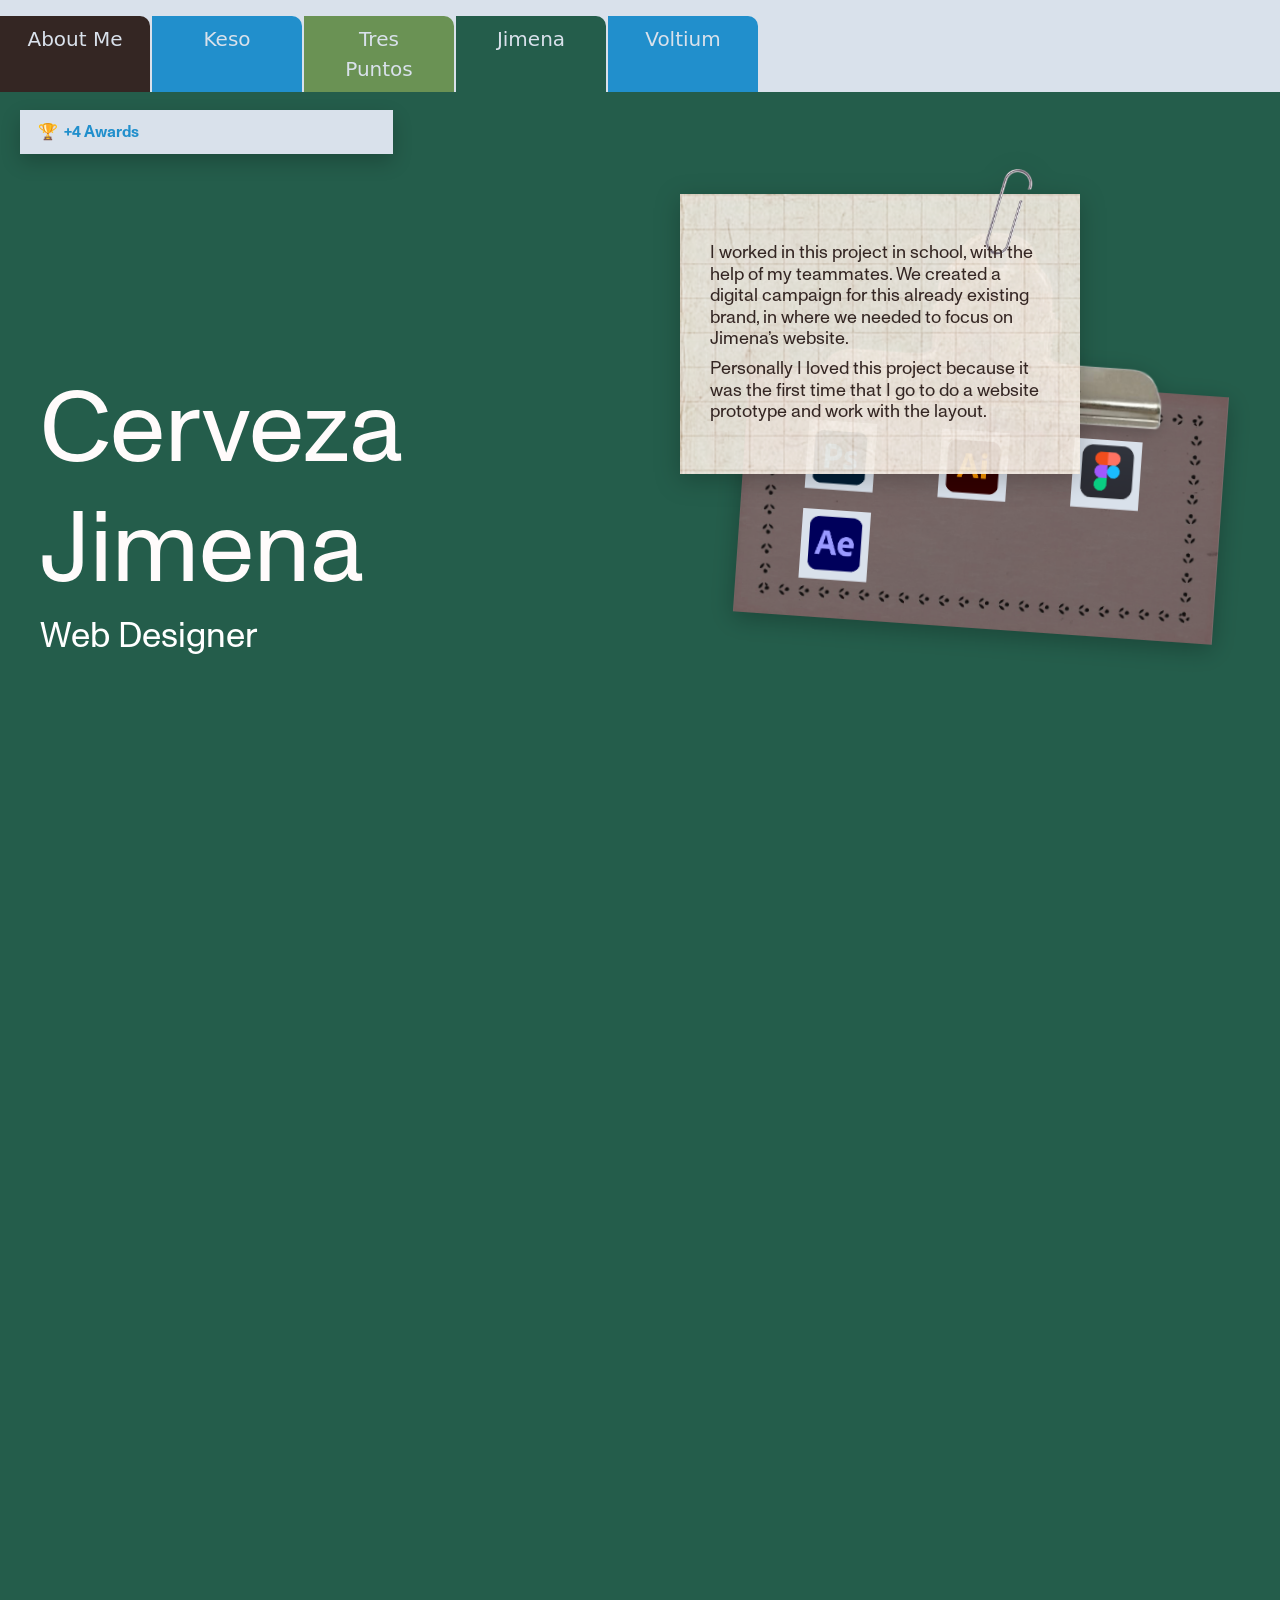
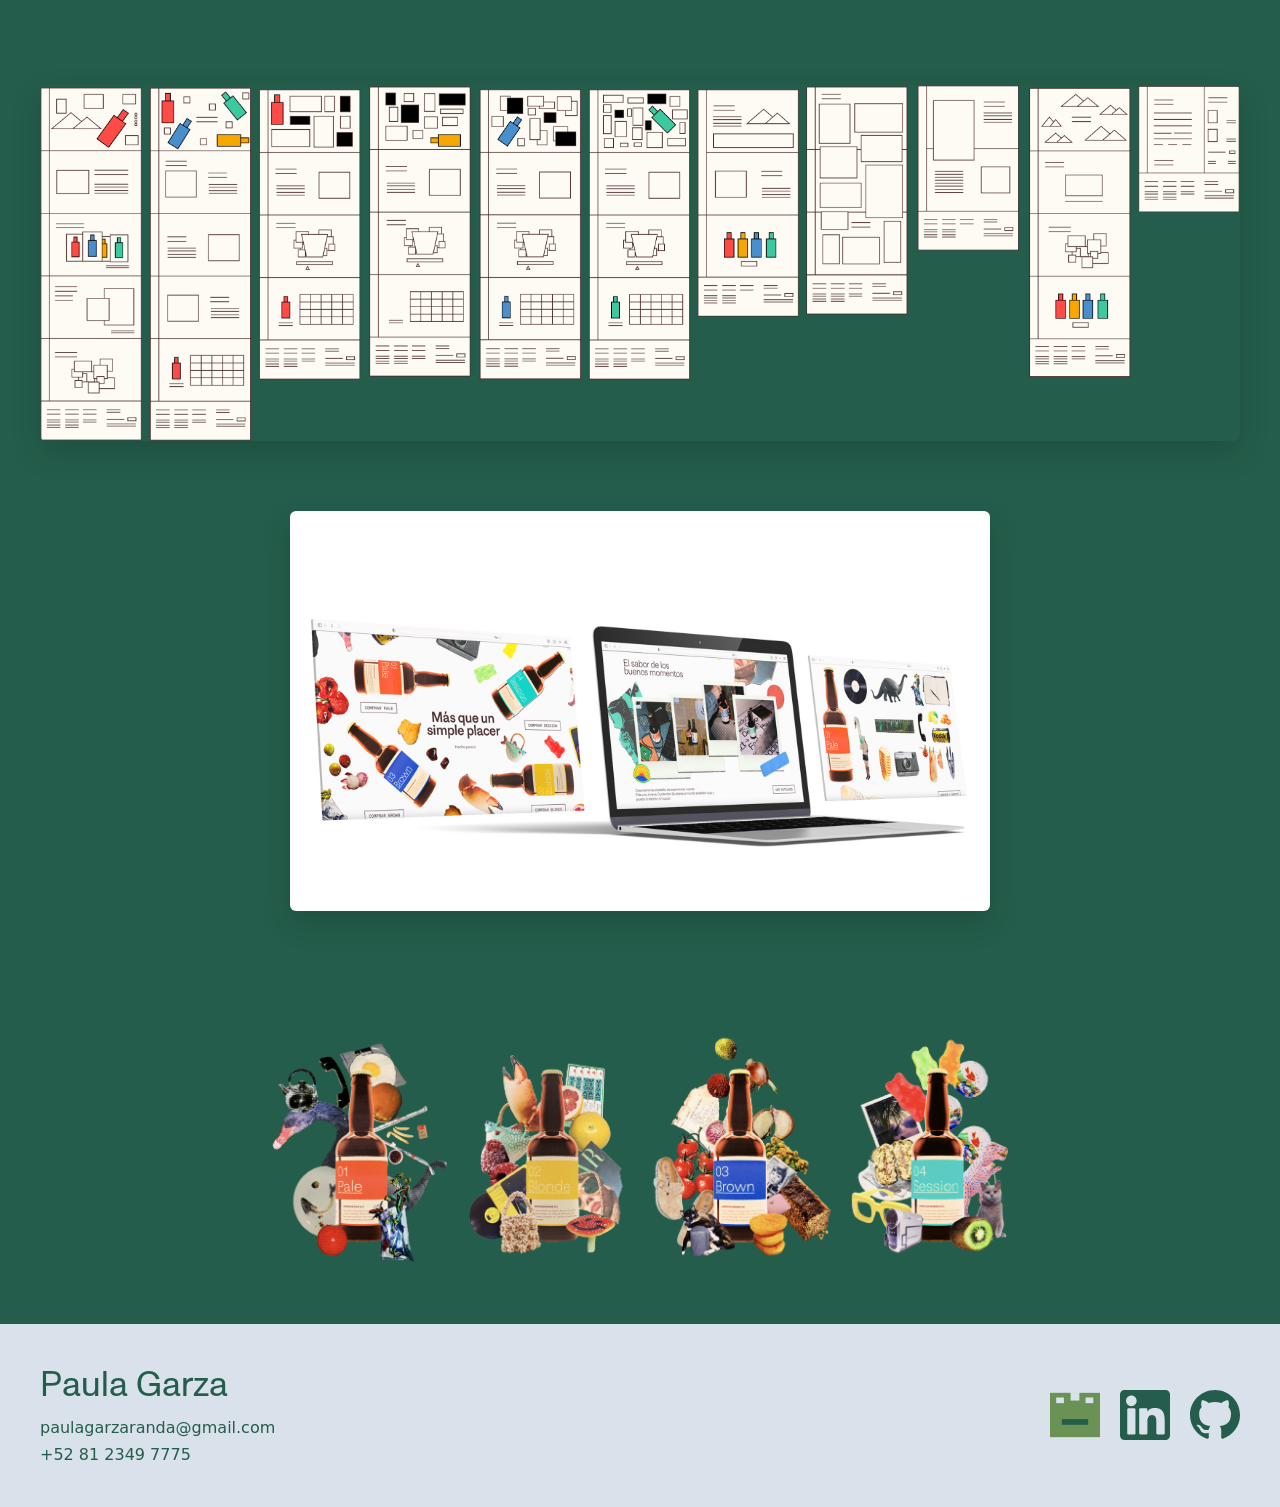
==== commit 7f0bebb3: "se agrego mas imagenes en jimena" ====
--- a/jimena.html
+++ b/jimena.html
@@ -10,11 +10,11 @@
 </head>
 <body id="jimena">
 <nav class="browser-tabs">
-  <a href="./index.html" >Inicio</a>
+  <a href="./index.html" >About Me</a>
+  <a href="./keso.html">Keso</a>
   <a href="./trespuntos.html">Tres Puntos</a>
-  <a href="./jimena.html"class="active">Jimena</a>
+  <a href="./jimena.html" class="active">Jimena</a>
   <a href="./voltium.html">Voltium</a>
-  <a href="./keso.html">Keso</a>
 </nav>
 
 <div class="portada my-5">
@@ -90,14 +90,33 @@
 <div class="videoContainer">
   <iframe 
     src="https://www.youtube.com/embed/cnZNNZXX4eU?autoplay=1&mute=1&loop=1&playlist=cnZNNZXX4eU" 
-    title="Título del video" 
+    title="Cerveza Jimena video" 
     frameborder="0" 
     allow="accelerate-motion; autoplay; encrypted-media" 
     allowfullscreen>
   </iframe>
 </div>
+
+<div class="websGrande">
+  <div class="webLink">
+    <img src="./assets/img/jimena/wireframes-jimena.png" alt="Jimena Wireframes">
+    <div class="webOverlay">
+      <h4 class="h3Titulo">Wireframes</h4>
+      <p>This is the layout design we established, for each beer we created their own personality, created in Figma.</p>
+    </div>
+  </div>
+
+  <div class="webLink">
+    <img src="./assets/img/jimena/cerveza-jimena-mockup.png" alt="Jimena Mockup">
+    <div class="webOverlay">
+      <h4 class="h3Titulo">Website mockup</h4>
+      <p>This is the general view of the website.</p>
+    </div>
+  </div>
+</div>
+
 <div class="dobleImagen">
-  <img src="./assets/img/jimena/cervezas jimena .png" alt="">
+  <img src="./assets/img/jimena/cervezas-jimena .png" alt="Cerveza Jimena">
 </div>
 
 <footer class="footer">
--- a/style.css
+++ b/style.css
@@ -94,10 +94,6 @@
 
 .browser-tabs a:hover {
   opacity: 0.6;
-}
-
-.browser-tabs a:hover {
-  background: color-mix(in srgb, #342623 90%, white);
 }
 
 .browser-tabs a.active {
@@ -697,7 +693,7 @@
   Tres puntos
 ================================================== */
 #trespuntos{
-  background-color: #218FCC;
+  background-color: #6A9254;
 }
 
 .portada {
@@ -965,6 +961,7 @@
   overflow: hidden;
   border-radius: 6px;
   margin-bottom: 1.5rem;
+  margin-top: 1.5rem;
 }
 
 .postWrap .imagenPrincipal {
@@ -1013,7 +1010,7 @@
 
 #jimena{
   color: white;
-  background-color: #6A9254;
+  background-color: #245D4B;
 }
 
 .videoContainer {
@@ -1133,12 +1130,40 @@
   transform: scale(1.03);
 }
 
+#jimena .websGrande {
+  gap: 7rem;                    /* más espacio entre las dos fotos */
+}
+
+/* Wireframes (primera foto): más espacio arriba */
+#jimena .webLink:first-child {
+  margin-top: 5rem;
+}
+
+/* Mockup (segunda foto): más pequeña */
+#jimena .webLink:last-child {
+  max-width: 700px;             /* antes 1200px */
+}
+
+@media (max-width: 800px) {
+  #jimena .websGrande {
+    gap: 5rem;
+  }
+
+  #jimena .webLink:first-child {
+    margin-top: 3rem;
+  }
+
+  #jimena .webLink:last-child {
+    width: 85%;
+  }
+}
+
 /* ==================================================
   voltium
 ================================================== */
 
 #voltium{
-  background-color: #245D4B;
+  background-color: #218FCC;
   color: white;
 }
 
@@ -1166,7 +1191,7 @@
   display: block;
   width: fit-content;
   margin: 0 auto 2rem auto; /* centrado debajo del video, con espacio arriba */
-  background-color: #218FCC;
+  background-color: #6A9254;
   color: #D9E1EB;
   font-family: "ABC monument";
   font-size: 1.8rem;
@@ -1224,6 +1249,30 @@
     width: 70%;
   }
 
+.gitKeso{
+  padding: 40px;
+}
+  
+.linkGitK {
+  display: block;
+  width: fit-content;
+  margin: 0 auto 2rem auto; /* centrado debajo del video, con espacio arriba */
+  background-color: #6A9254;
+  color: #D9E1EB;
+  font-family: "ABC monument";
+  font-size: 1.8rem;
+  font-weight: 700;
+  text-decoration: none;
+  padding: 1rem 3rem;
+  border: none;
+  cursor: pointer;
+  text-align: center;
+  transition: opacity 0.2s ease;
+}
+
+.linkGitK:hover {
+  opacity: 0.75;
+}
 
 
 @media (max-width: 1100px) {
@@ -1444,8 +1493,6 @@
 }
 
 
-
-
 @media (hover: none) {
   .webOverlay {
     position: static;     /* el resumen queda debajo de la imagen */
@@ -1467,4 +1514,133 @@
   .postOverlay p {
     font-size: 1.4rem;
   }
+}
+
+/* ==================================================
+  Voltium y Keso: imágenes con descripción
+================================================== */
+#voltium .websGrande {
+  flex-direction: row;
+  align-items: center;
+  justify-content: center;
+  gap: 6rem;
+  max-width: 1200px;
+  margin: 4rem auto 20rem;
+}
+
+#keso .websGrande {
+  flex-direction: row;
+  align-items: center;
+  justify-content: center;
+  gap: 6rem;
+  max-width: 1000px;
+  margin: 4rem auto 12rem;
+}
+
+#voltium .webLink,
+#keso .webLink {
+  width: auto;
+  max-width: none;
+  min-width: 0;
+}
+
+/* Voltium: branding + celular */
+#voltium .webLink:first-child { flex: 1 1 0; }
+#voltium .webLink:last-child  { flex: 0 1 240px; }
+
+/* Keso: celular + branding */
+#keso .webLink:first-child { flex: 0 1 240px; }
+#keso .webLink:last-child  { flex: 1 1 0; }
+
+@media (max-width: 800px) {
+  #voltium .websGrande,
+  #keso .websGrande {
+    flex-direction: column;
+    align-items: center;
+    gap: 4rem;
+    margin: 4rem auto 8rem;
+  }
+
+  /* imagen del branding: ya no se colapsa */
+  #voltium .webLink:first-child,
+  #keso .webLink:last-child {
+    flex: 0 0 auto;
+    width: 100%;
+  }
+
+  /* tarjeta del celular: más ancha que la imagen */
+  #voltium .webLink:last-child,
+  #keso .webLink:first-child {
+    flex: 0 0 auto;
+    width: 100%;
+    max-width: 420px;
+    background: #342623;
+    padding-top: 2rem;
+  }
+
+  #voltium .webLink:last-child img,
+  #keso .webLink:first-child img {
+    width: 55%;
+    max-width: 220px;
+    margin: 0 auto;
+  }
+
+  /* títulos de la galería de Keso más chicos en celular */
+  .postOverlay .h3Titulo {
+    font-size: 2rem;
+  }
+}
+
+@media (max-width: 800px) {
+  :is(#trespuntos, #jimena, #voltium, #keso) .pilaPapeles {
+    display: grid;
+    height: auto;              /* la altura sale del contenido */
+    padding-bottom: 4rem;      /* holgura para la inclinación y la sombra */
+  }
+
+  /* todas las hojas ocupan la misma celda */
+  :is(#trespuntos, #jimena, #voltium, #keso) .pilaPapeles > * {
+    position: relative;
+    grid-area: 1 / 1;
+    top: 0;
+  }
+
+  /* cuánto baja la hoja de atrás (antes era su "top") */
+  :is(#trespuntos, #jimena, #voltium) .toolsTres { margin-top: 190px; }
+  #keso .toolsXl { margin-top: 80px; }
+
+  /* Keso: su hoja está escalada a 1.3 y se sale por abajo */
+  #keso .pilaPapeles {
+    padding-bottom: calc(0.2 * min(480px, 100vw - 80px) + 2rem);
+  }
+
+  #keso .portada {
+    gap: 0.5rem;                 /* antes 3rem: título más cerca de los papeles */
+  }
+
+  #keso .pilaPapeles {
+    margin-top: -1rem;           /* sube un poco toda la pila */
+    padding-bottom: calc(0.3 * min(480px, 100vw - 80px) + 3rem);   /* antes 0.2 y 2rem */
+  }
+
+  #keso .toolsXl {
+    margin-top: 40px;            /* antes 80px: la hoja de atrás asoma menos abajo del papel del frente */
+  }
+
+  #keso .portada + * {
+    margin-top: 3rem;            /* aire entre la hoja y el video */
+  }
+
+  
+}
+
+@media (max-width: 800px), (hover: none) {
+  .webOverlay p,
+  .postOverlay p {
+    width: 80%;          /* ocupa el 80% de la tarjeta, no todo el ancho */
+    max-width: 320px;    /* y nunca pasa de 320px */
+    margin-left: auto;
+    margin-right: auto;
+    text-align: center;
+  }
 }
